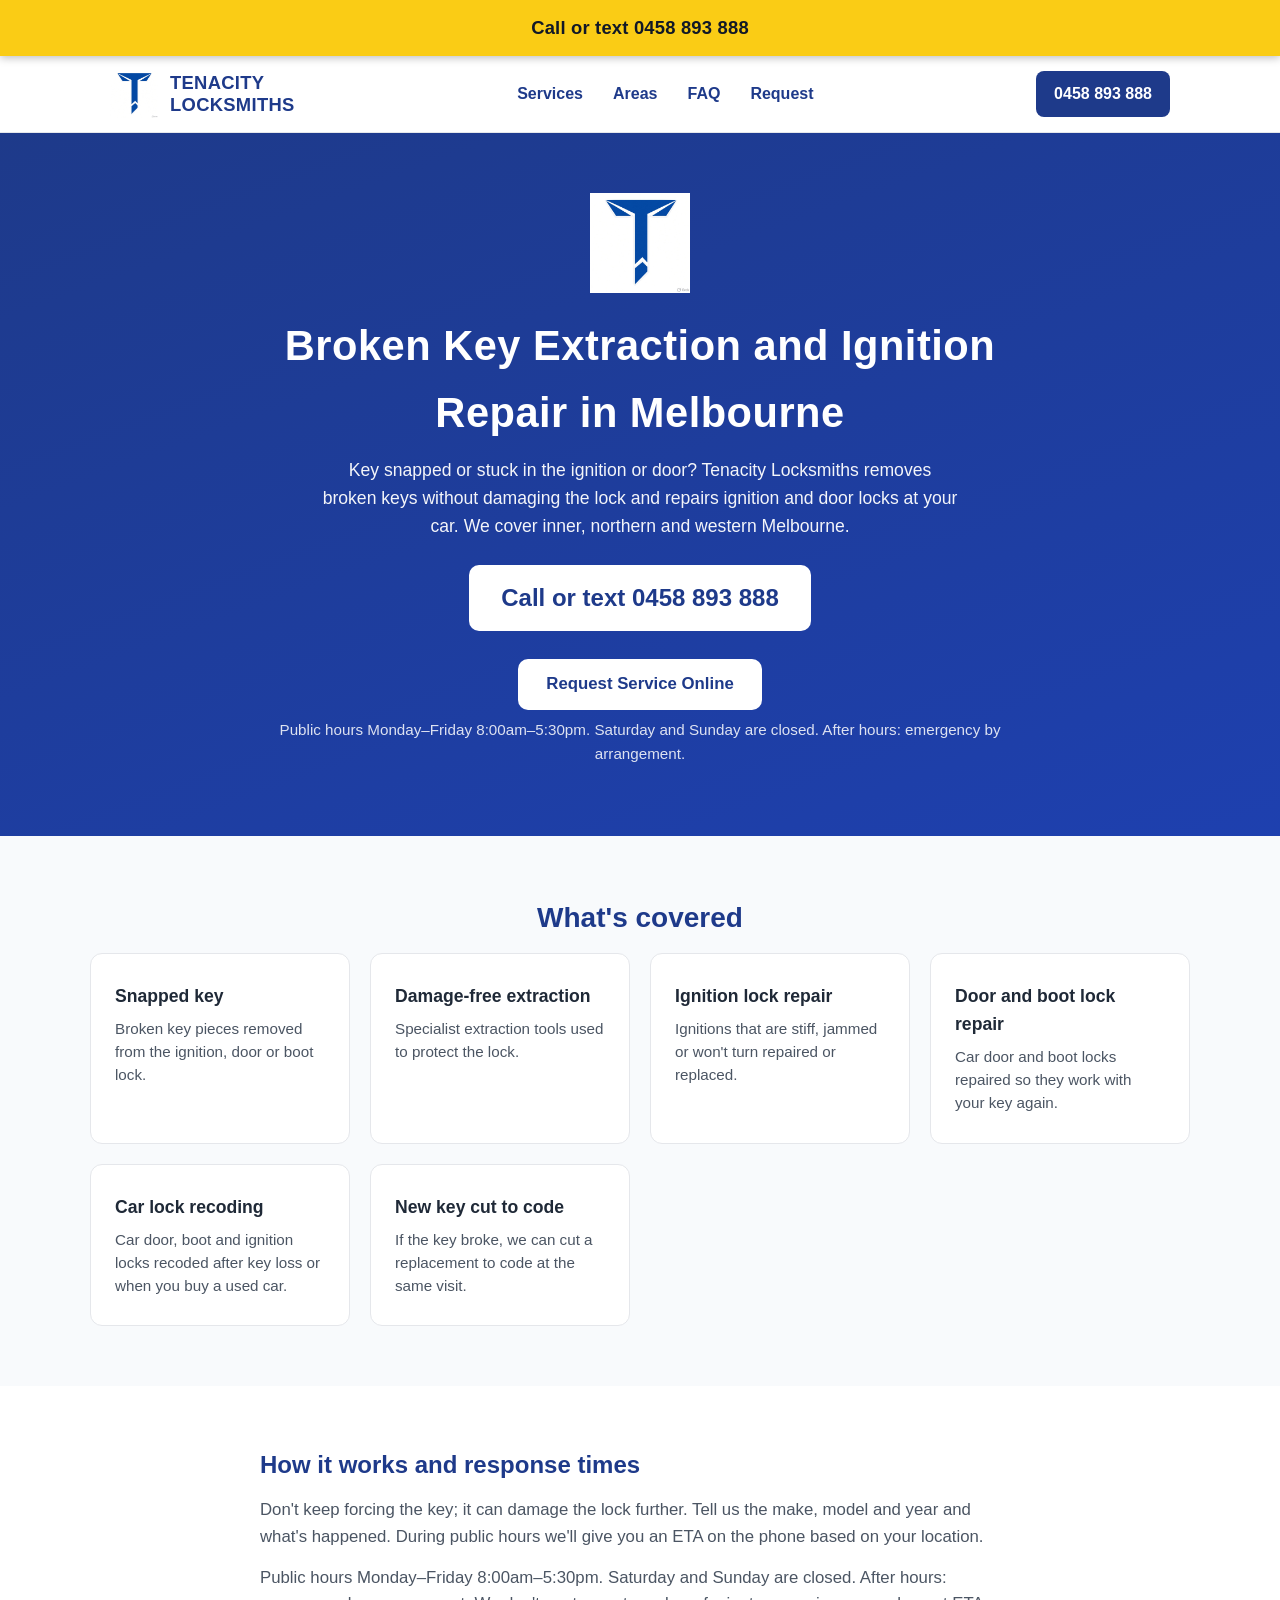
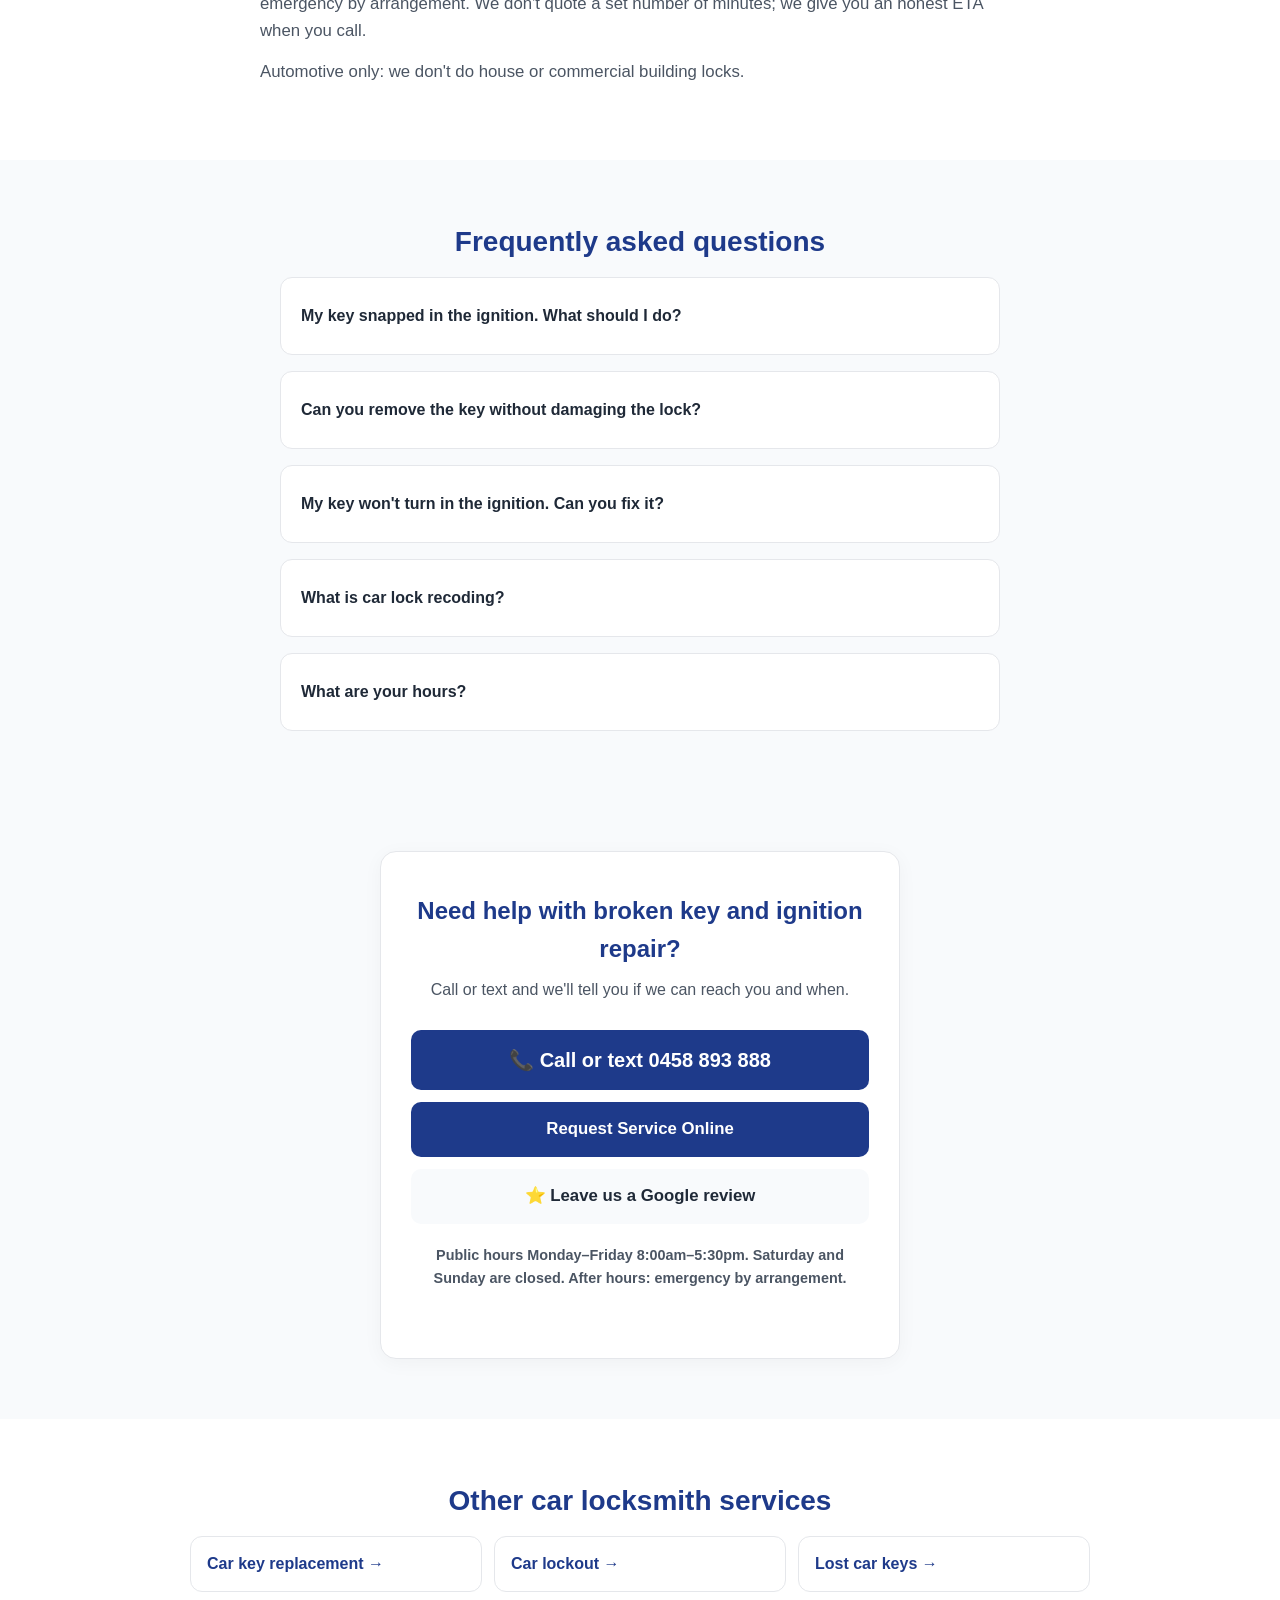
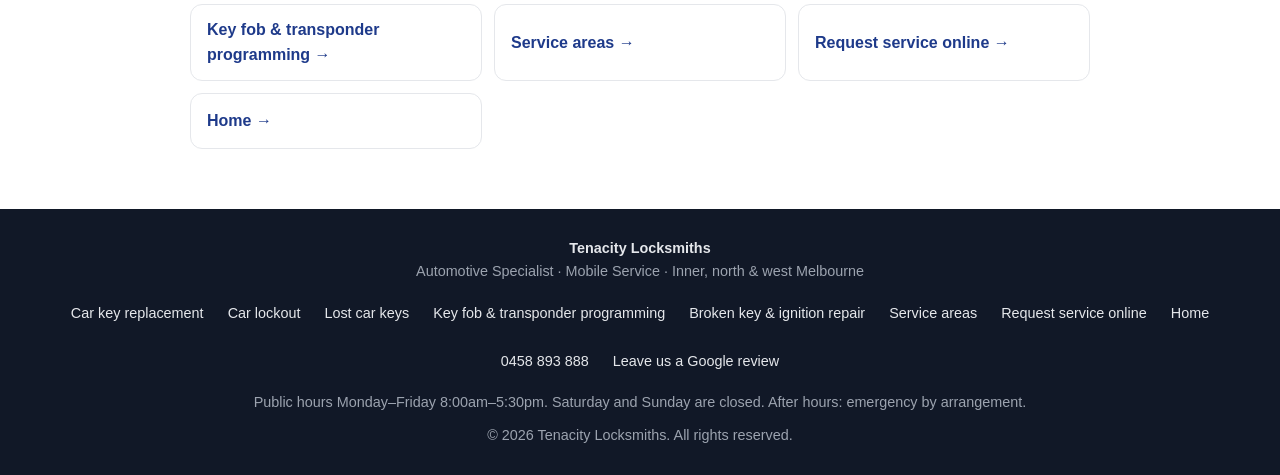
==== broken-key-ignition-repair/index.html @ b6d7ee04 "New home page, 6 service pages, request page updates, logo file, robots.txt and sitemap" ====
<!DOCTYPE html>
<html lang="en-AU">
<head>
  <meta charset="UTF-8" />
  <meta name="viewport" content="width=device-width, initial-scale=1" />
  <title>Broken Key Extraction, Ignition Repair Melbourne | Tenacity</title>
  <meta name="description" content="Key stuck or snapped in the ignition? We extract broken keys, repair ignition and door locks, and recode locks on site. Melbourne. Call 0458 893 888." />
  <meta name="theme-color" content="#1e3a8a" />
  <link rel="canonical" href="https://tenacitylocksmiths.com.au/broken-key-ignition-repair/" />
  <meta property="og:type" content="website" />
  <meta property="og:site_name" content="Tenacity Locksmiths" />
  <meta property="og:title" content="Broken Key Extraction, Ignition Repair Melbourne | Tenacity" />
  <meta property="og:description" content="Key stuck or snapped in the ignition? We extract broken keys, repair ignition and door locks, and recode locks on site. Melbourne. Call 0458 893 888." />
  <meta property="og:url" content="https://tenacitylocksmiths.com.au/broken-key-ignition-repair/" />
  <meta property="og:locale" content="en_AU" />
  <meta name="twitter:card" content="summary" />
  <meta name="twitter:title" content="Broken Key Extraction, Ignition Repair Melbourne | Tenacity" />
  <meta name="twitter:description" content="Key stuck or snapped in the ignition? We extract broken keys, repair ignition and door locks, and recode locks on site. Melbourne. Call 0458 893 888." />
  <link rel="icon" href="/favicon.ico" sizes="any" />
  <style>
    :root {
      --blue: #1e3a8a;
      --blue-dark: #1e3a8a;
      --blue-light: #3b82f6;
      --text: #1f2937;
      --text-light: #4b5563;
      --bg: #f8fafc;
      --white: #ffffff;
      --border: #e5e7eb;
    }

    * {
      margin: 0;
      padding: 0;
      box-sizing: border-box;
    }

    body {
      font-family: -apple-system, BlinkMacSystemFont, "Segoe UI", Roboto, "Helvetica Neue", Arial, sans-serif;
      color: var(--text);
      background: var(--bg);
      line-height: 1.6;
      -webkit-font-smoothing: antialiased;
    }

    a {
      color: inherit;
      text-decoration: none;
    }

    img, svg {
      display: block;
      max-width: 100%;
    }

    /* ========== HEADER ========== */
    header {
      background: var(--white);
      border-bottom: 1px solid var(--border);
      position: sticky;
      top: 0;
      z-index: 100;
      box-shadow: 0 1px 3px rgba(0,0,0,0.05);
    }

    .header-inner {
      max-width: 1100px;
      margin: 0 auto;
      padding: 14px 20px;
      display: flex;
      align-items: center;
      justify-content: space-between;
      gap: 16px;
    }

    .logo-area {
      display: flex;
      align-items: center;
      gap: 12px;
    }

    .logo-img {
      width: 48px;
      height: 48px;
      flex-shrink: 0;
      object-fit: contain;
    }

    .hero-logo-img {
      width: 100px;
      height: 100px;
      margin: 0 auto 20px;
      object-fit: contain;
    }

    .logo-text {
      font-size: 1.15rem;
      font-weight: 700;
      color: var(--blue);
      letter-spacing: 0.3px;
      line-height: 1.2;
    }

    .header-phone {
      background: var(--blue);
      color: white;
      padding: 10px 18px;
      border-radius: 8px;
      font-weight: 600;
      font-size: 1rem;
      white-space: nowrap;
      transition: background 0.2s;
    }

    .header-phone:hover {
      background: #1e40af;
    }

    /* ========== HERO ========== */
    .hero {
      background: linear-gradient(160deg, #1e3a8a 0%, #1e40af 100%);
      color: white;
      padding: 60px 20px 70px;
      text-align: center;
    }

    .hero-inner {
      max-width: 800px;
      margin: 0 auto;
    }

    .hero-logo {
      width: 90px;
      height: 90px;
      margin: 0 auto 20px;
    }

    .hero h1 {
      font-size: clamp(1.8rem, 5vw, 2.6rem);
      font-weight: 700;
      margin-bottom: 10px;
      letter-spacing: 0.5px;
    }

    .hero-tagline {
      font-size: 1.15rem;
      opacity: 0.95;
      margin-bottom: 28px;
      font-weight: 400;
    }

    .hero-phone {
      display: inline-block;
      background: white;
      color: var(--blue);
      font-size: 1.5rem;
      font-weight: 700;
      padding: 14px 32px;
      border-radius: 10px;
      margin-bottom: 12px;
      transition: transform 0.15s, box-shadow 0.15s;
    }

    .hero-phone:hover {
      transform: translateY(-2px);
      box-shadow: 0 8px 20px rgba(0,0,0,0.15);
    }

    .hero-sub {
      font-size: 0.95rem;
      opacity: 0.85;
    }

    /* ========== SECTIONS ========== */
    section {
      padding: 60px 20px;
    }

    .container {
      max-width: 1100px;
      margin: 0 auto;
    }

    .section-title {
      text-align: center;
      font-size: 1.75rem;
      font-weight: 700;
      color: var(--blue);
      margin-bottom: 12px;
    }

    .section-subtitle {
      text-align: center;
      color: var(--text-light);
      max-width: 560px;
      margin: 0 auto 40px;
      font-size: 1.05rem;
    }

    /* ========== SERVICES ========== */
    .services-grid {
      display: grid;
      grid-template-columns: repeat(auto-fit, minmax(260px, 1fr));
      gap: 20px;
    }

    .service-card {
      background: var(--white);
      border: 1px solid var(--border);
      border-radius: 12px;
      padding: 28px 24px;
      transition: box-shadow 0.2s, transform 0.2s;
    }

    .service-card:hover {
      box-shadow: 0 8px 24px rgba(30, 58, 138, 0.1);
      transform: translateY(-3px);
    }

    .service-icon {
      width: 42px;
      height: 42px;
      background: #eff6ff;
      border-radius: 10px;
      display: flex;
      align-items: center;
      justify-content: center;
      margin-bottom: 16px;
      color: var(--blue);
      font-size: 1.3rem;
    }

    .service-card h3 {
      font-size: 1.1rem;
      font-weight: 650;
      margin-bottom: 8px;
      color: var(--text);
    }

    .service-card p {
      font-size: 0.95rem;
      color: var(--text-light);
      line-height: 1.5;
    }

    /* ========== ABOUT ========== */
    .about {
      background: var(--white);
    }

    .about-content {
      max-width: 700px;
      margin: 0 auto;
      text-align: center;
    }

    .about-content p {
      font-size: 1.1rem;
      color: var(--text-light);
      margin-bottom: 16px;
    }

    .about-badges {
      display: flex;
      flex-wrap: wrap;
      justify-content: center;
      gap: 12px;
      margin-top: 28px;
    }

    .badge {
      background: #eff6ff;
      color: var(--blue);
      padding: 8px 16px;
      border-radius: 20px;
      font-size: 0.9rem;
      font-weight: 600;
    }

        /* ========== FAQ ========== */    #faq {      padding: 60px 20px;      background: var(--bg);    }    #faq .faq-list {      max-width: 720px;      margin: 0 auto;      display: grid;      gap: 16px;    }    #faq details {      background: var(--white);      border: 1px solid var(--border);      border-radius: 12px;      padding: 16px 20px;    }    #faq summary {      cursor: pointer;      font-weight: 600;      color: var(--text);      list-style: none;    }    #faq summary::-webkit-details-marker { display: none; }    #faq details p {      margin: 12px 0 0;      color: var(--text-light);      line-height: 1.55;    }    #faq a { color: var(--blue); text-decoration: underline; }    /* ========== CONTACT ========== */
    .contact-box {
      background: var(--white);
      border: 1px solid var(--border);
      border-radius: 16px;
      padding: 40px 30px;
      max-width: 520px;
      margin: 0 auto;
      text-align: center;
      box-shadow: 0 4px 20px rgba(0,0,0,0.04);
    }

    .contact-box h2 {
      font-size: 1.5rem;
      color: var(--blue);
      margin-bottom: 8px;
    }

    .contact-box > p {
      color: var(--text-light);
      margin-bottom: 28px;
    }

    .contact-item {
      display: block;
      padding: 14px 20px;
      margin-bottom: 12px;
      background: var(--bg);
      border-radius: 10px;
      font-weight: 600;
      font-size: 1.05rem;
      transition: background 0.2s;
    }

    .contact-item:hover {
      background: #e0e7ff;
    }

    .contact-item.phone {
      background: var(--blue);
      color: white;
      font-size: 1.25rem;
    }

    .contact-item.phone:hover {
      background: #1e40af;
    }

    .contact-note {
      margin-top: 20px;
      font-size: 0.9rem;
      color: var(--text-light);
    }

    /* ========== FOOTER ========== */
    footer {
      background: #111827;
      color: #9ca3af;
      text-align: center;
      padding: 28px 20px;
      font-size: 0.9rem;
    }

    footer strong {
      color: #e5e7eb;
    }

    /* ========== RESPONSIVE ========== */
    @media (max-width: 600px) {
      .header-inner {
        flex-direction: column;
        gap: 12px;
      }

      .logo-text {
        font-size: 1rem;
      }

      .header-phone {
        width: 100%;
        text-align: center;
      }

      .hero {
        padding: 50px 16px 60px;
      }

      .hero-phone {
        font-size: 1.3rem;
        padding: 12px 24px;
        width: 100%;
        max-width: 320px;
      }

      section {
        padding: 48px 16px;
      }

      .service-card {
        padding: 22px 18px;
      }
    }

    /* ===== Review edits: H1 logo, H4 call bar, H10 nav, H11 cards, H12 areas, H13 tap targets ===== */
    html { scroll-padding-top: 72px; }
    body { padding-top: 56px; padding-top: calc(56px + env(safe-area-inset-top)); }
    .call-bar {
      position: fixed; top: 0; left: 0; right: 0; z-index: 1000;
      display: flex; align-items: center; justify-content: center;
      min-height: 56px; padding: env(safe-area-inset-top) 16px 0;
      background: #facc15; color: #111827;
      font-size: 1.15rem; font-weight: 800; letter-spacing: 0.2px;
      text-decoration: none; box-shadow: 0 2px 8px rgba(0,0,0,0.25);
    }
    .call-bar:hover, .call-bar:focus { background: #fde047; }
    .call-bar:focus-visible { outline: 3px solid #111827; outline-offset: -3px; }
    header { position: static; }
    .site-nav { display: flex; flex-wrap: wrap; gap: 4px 6px; justify-content: center; }
    .site-nav a {
      display: inline-flex; align-items: center; min-height: 44px; padding: 0 12px;
      border-radius: 8px; font-weight: 600; color: var(--blue);
    }
    .site-nav a:hover { background: #eff6ff; }
    a.service-card { display: block; color: inherit; }
    .card-more { display: inline-block; margin-top: 10px; font-weight: 600; color: var(--blue); font-size: 0.95rem; }
    .services-more { text-align: center; margin-top: 24px; color: var(--text-light); }
    .services-more a { display: inline-block; padding: 10px 4px; color: var(--blue); font-weight: 600; text-decoration: underline; }
    .areas { background: var(--white); }
    .areas-grid { display: grid; grid-template-columns: repeat(auto-fit, minmax(220px, 1fr)); gap: 16px; max-width: 900px; margin: 0 auto; }
    .area-group { border: 1px solid var(--border); border-radius: 12px; padding: 18px 20px; }
    .area-group h3 { font-size: 1.05rem; color: var(--blue); margin-bottom: 6px; }
    .area-group p { color: var(--text-light); }
    #faq summary { display: flex; align-items: center; min-height: 44px; padding: 8px 0; }
    #faq details p a, .contact-note a, .hero-sub a { display: inline-block; padding: 12px 2px; margin: -12px 0; }
    .footer-links { display: flex; flex-wrap: wrap; justify-content: center; gap: 4px 8px; margin: 8px 0; }
    .footer-links a { display: inline-flex; align-items: center; min-height: 44px; padding: 0 8px; color: #e5e7eb; }
    @media (max-width: 600px) {
      .header-phone { display: none; }
      .site-nav { width: 100%; }
    }
  </style>
  <style>
    /* service-page additions (same palette as home) */
    .hero-intro { font-size: 1.1rem; opacity: 0.95; margin: 0 auto 24px; max-width: 640px; }
    .content { max-width: 760px; margin: 0 auto; }
    .content h2 { color: var(--blue); font-size: 1.5rem; margin: 0 0 12px; }
    .content p { color: var(--text-light); margin-bottom: 14px; font-size: 1.05rem; }
    .content ul { margin: 0 0 14px 20px; color: var(--text-light); font-size: 1.05rem; }
    .content li { margin-bottom: 6px; }
    .link-grid { display: grid; grid-template-columns: repeat(auto-fit, minmax(220px, 1fr)); gap: 12px; max-width: 900px; margin: 0 auto; }
    .link-grid a { display: flex; align-items: center; min-height: 56px; padding: 12px 16px; border: 1px solid var(--border); border-radius: 12px; background: var(--white); color: var(--blue); font-weight: 600; }
    .link-grid a:hover { background: #eff6ff; }
    .cta-band { text-align: center; }
  </style>
</head>
<body>
  <a class="call-bar" href="tel:+61458893888">Call or text 0458 893 888</a>
  <header>
    <div class="header-inner">
      <a href="/" class="logo-area" aria-label="Tenacity Locksmiths – home">
        <img src="/logo.jpg" width="48" height="48" alt="Tenacity Locksmiths logo" class="logo-img" />
        <div class="logo-text">TENACITY<br>LOCKSMITHS</div>
      </a>
      <nav class="site-nav" aria-label="Main">
        <a href="/#services">Services</a>
        <a href="/service-areas/">Areas</a>
        <a href="#faq">FAQ</a>
        <a href="/request/">Request</a>
      </nav>
      <a href="tel:+61458893888" class="header-phone">0458 893 888</a>
    </div>
  </header>

  <section class="hero">
    <div class="hero-inner">
      <img src="/logo.jpg" width="100" height="100" alt="Tenacity Locksmiths logo" class="hero-logo-img" />
      <h1>Broken Key Extraction and Ignition Repair in Melbourne</h1>
      <p class="hero-intro">Key snapped or stuck in the ignition or door? Tenacity Locksmiths removes broken keys without damaging the lock and repairs ignition and door locks at your car. We cover inner, northern and western Melbourne.</p>
      <a href="tel:+61458893888" class="hero-phone">Call or text 0458 893 888</a>
      <p style="margin: 16px 0 8px;">
        <a href="/request/" style="display:inline-block; background:#ffffff; color:#1e3a8a; font-weight:700; padding:12px 28px; border-radius:10px; text-decoration:none; font-size:1.05rem;">Request Service Online</a>
      </p>
      <p class="hero-sub">Public hours Monday–Friday 8:00am–5:30pm. Saturday and Sunday are closed. After hours: emergency by arrangement.</p>
    </div>
  </section>

  <section id="services">
    <div class="container">
      <h2 class="section-title">What's covered</h2>
      <div class="services-grid">
        <div class="service-card"><h3>Snapped key</h3><p>Broken key pieces removed from the ignition, door or boot lock.</p></div>
        <div class="service-card"><h3>Damage-free extraction</h3><p>Specialist extraction tools used to protect the lock.</p></div>
        <div class="service-card"><h3>Ignition lock repair</h3><p>Ignitions that are stiff, jammed or won&#x27;t turn repaired or replaced.</p></div>
        <div class="service-card"><h3>Door and boot lock repair</h3><p>Car door and boot locks repaired so they work with your key again.</p></div>
        <div class="service-card"><h3>Car lock recoding</h3><p>Car door, boot and ignition locks recoded after key loss or when you buy a used car.</p></div>
        <div class="service-card"><h3>New key cut to code</h3><p>If the key broke, we can cut a replacement to code at the same visit.</p></div>
      </div>
    </div>
  </section>

  <section class="about" id="how">
    <div class="container">
      <div class="content">
      <h2>How it works and response times</h2>
      <p>Don't keep forcing the key; it can damage the lock further. Tell us the make, model and year and what's happened. During public hours we'll give you an ETA on the phone based on your location.</p>
      <p>Public hours Monday–Friday 8:00am–5:30pm. Saturday and Sunday are closed. After hours: emergency by arrangement. We don't quote a set number of minutes; we give you an honest ETA when you call.</p>
      <p>Automotive only: we don't do house or commercial building locks.</p>
      </div>
    </div>
  </section>

  <section id="faq">
    <div class="container">
      <h2 class="section-title">Frequently asked questions</h2>
      <div class="faq-list">
        <details><summary>My key snapped in the ignition. What should I do?</summary><p>Leave the broken piece where it is and call us. Trying to dig it out can push it further in.</p></details>
        <details><summary>Can you remove the key without damaging the lock?</summary><p>In most cases, yes. We use extraction tools designed to remove the piece without damaging the lock.</p></details>
        <details><summary>My key won&#x27;t turn in the ignition. Can you fix it?</summary><p>Often. We work out whether it&#x27;s the key or the ignition lock and repair or replace whichever has failed.</p></details>
        <details><summary>What is car lock recoding?</summary><p>Changing a car lock so it works with a different key, for example after a key is lost or when you buy a used car.</p></details>
        <details><summary>What are your hours?</summary><p>Public hours Monday–Friday 8:00am–5:30pm. Saturday and Sunday are closed. After hours: emergency by arrangement.</p></details>
      </div>
    </div>
  </section>

  <section id="contact" class="cta-band">
    <div class="container">
      <div class="contact-box">
        <h2>Need help with broken key and ignition repair?</h2>
        <p>Call or text and we'll tell you if we can reach you and when.</p>
        <a href="tel:+61458893888" class="contact-item phone">📞 Call or text 0458 893 888</a>
        <a href="/request/" class="contact-item" style="background:#1e3a8a; color:white; margin-top:10px;">Request Service Online</a>
        <a href="https://g.page/r/CcKMGd-RK_UQEAI/review" class="contact-item" target="_blank" rel="noopener">⭐ Leave us a Google review</a>
        <p class="contact-note"><strong>Public hours Monday–Friday 8:00am–5:30pm. Saturday and Sunday are closed. After hours: emergency by arrangement.</strong></p>
      </div>
    </div>
  </section>

  <section id="more" class="areas">
    <div class="container">
      <h2 class="section-title">Other car locksmith services</h2>
      <nav class="link-grid" aria-label="Other services">
        <a href="/car-key-replacement/">Car key replacement →</a>
        <a href="/car-lockout/">Car lockout →</a>
        <a href="/lost-car-keys/">Lost car keys →</a>
        <a href="/key-fob-transponder-programming/">Key fob &amp; transponder programming →</a>
        <a href="/service-areas/">Service areas →</a>
        <a href="/request/">Request service online →</a>
        <a href="/">Home →</a>
      </nav>
    </div>
  </section>

  <footer>
    <p><strong>Tenacity Locksmiths</strong></p>
    <p>Automotive Specialist · Mobile Service · Inner, north &amp; west Melbourne</p>
    <nav class="footer-links" aria-label="Footer">
      <a href="/car-key-replacement/">Car key replacement</a>
      <a href="/car-lockout/">Car lockout</a>
      <a href="/lost-car-keys/">Lost car keys</a>
      <a href="/key-fob-transponder-programming/">Key fob &amp; transponder programming</a>
      <a href="/broken-key-ignition-repair/">Broken key &amp; ignition repair</a>
      <a href="/service-areas/">Service areas</a>
      <a href="/request/">Request service online</a>
      <a href="/">Home</a>
      <a href="tel:+61458893888">0458 893 888</a>
      <a href="https://g.page/r/CcKMGd-RK_UQEAI/review" target="_blank" rel="noopener">Leave us a Google review</a>
    </nav>
    <p>Public hours Monday–Friday 8:00am–5:30pm. Saturday and Sunday are closed. After hours: emergency by arrangement.</p>
    <p style="margin-top: 10px;">© 2026 Tenacity Locksmiths. All rights reserved.</p>
  </footer>
<script type="application/ld+json">
{
  "@context": "https://schema.org",
  "@graph": [
    {
      "@type": "Locksmith",
      "@id": "https://tenacitylocksmiths.com.au/#business",
      "name": "Tenacity Locksmiths",
      "url": "https://tenacitylocksmiths.com.au/",
      "telephone": "+61458893888",
      "email": "tenacitylocksmiths@gmail.com",
      "logo": "https://tenacitylocksmiths.com.au/logo.jpg",
      "image": "https://tenacitylocksmiths.com.au/logo.jpg",
      "sameAs": [
        "https://g.page/r/CcKMGd-RK_UQEAI/review"
      ],
      "areaServed": [
        {
          "@type": "Place",
          "name": "Melton, VIC, Australia"
        },
        {
          "@type": "Place",
          "name": "Altona, VIC, Australia"
        },
        {
          "@type": "Place",
          "name": "Coburg, VIC, Australia"
        },
        {
          "@type": "Place",
          "name": "Epping, VIC, Australia"
        },
        {
          "@type": "Place",
          "name": "Carlton, VIC, Australia"
        },
        {
          "@type": "Place",
          "name": "Fitzroy, VIC, Australia"
        },
        {
          "@type": "Place",
          "name": "Prahran, VIC, Australia"
        },
        {
          "@type": "Place",
          "name": "Essendon, VIC, Australia"
        },
        {
          "@type": "Place",
          "name": "Richmond, VIC, Australia"
        },
        {
          "@type": "Place",
          "name": "St Kilda, VIC, Australia"
        },
        {
          "@type": "Place",
          "name": "Sunshine, VIC, Australia"
        },
        {
          "@type": "Place",
          "name": "Brunswick, VIC, Australia"
        },
        {
          "@type": "Place",
          "name": "Footscray, VIC, Australia"
        },
        {
          "@type": "Place",
          "name": "Northcote, VIC, Australia"
        },
        {
          "@type": "Place",
          "name": "Flemington, VIC, Australia"
        },
        {
          "@type": "Place",
          "name": "South Yarra, VIC, Australia"
        },
        {
          "@type": "Place",
          "name": "Moonee Ponds, VIC, Australia"
        },
        {
          "@type": "Place",
          "name": "South Morang, VIC, Australia"
        },
        {
          "@type": "Place",
          "name": "Port Melbourne, VIC, Australia"
        }
      ],
      "openingHoursSpecification": [
        {
          "@type": "OpeningHoursSpecification",
          "dayOfWeek": [
            "Monday",
            "Tuesday",
            "Wednesday",
            "Thursday",
            "Friday"
          ],
          "opens": "08:00",
          "closes": "17:30"
        }
      ]
    },
    {
      "@type": "Service",
      "@id": "https://tenacitylocksmiths.com.au/broken-key-ignition-repair/#service",
      "name": "Broken key extraction and ignition repair",
      "serviceType": "Automotive locksmith",
      "url": "https://tenacitylocksmiths.com.au/broken-key-ignition-repair/",
      "provider": {
        "@id": "https://tenacitylocksmiths.com.au/#business"
      },
      "areaServed": [
        {
          "@type": "Place",
          "name": "Melton, VIC, Australia"
        },
        {
          "@type": "Place",
          "name": "Altona, VIC, Australia"
        },
        {
          "@type": "Place",
          "name": "Coburg, VIC, Australia"
        },
        {
          "@type": "Place",
          "name": "Epping, VIC, Australia"
        },
        {
          "@type": "Place",
          "name": "Carlton, VIC, Australia"
        },
        {
          "@type": "Place",
          "name": "Fitzroy, VIC, Australia"
        },
        {
          "@type": "Place",
          "name": "Prahran, VIC, Australia"
        },
        {
          "@type": "Place",
          "name": "Essendon, VIC, Australia"
        },
        {
          "@type": "Place",
          "name": "Richmond, VIC, Australia"
        },
        {
          "@type": "Place",
          "name": "St Kilda, VIC, Australia"
        },
        {
          "@type": "Place",
          "name": "Sunshine, VIC, Australia"
        },
        {
          "@type": "Place",
          "name": "Brunswick, VIC, Australia"
        },
        {
          "@type": "Place",
          "name": "Footscray, VIC, Australia"
        },
        {
          "@type": "Place",
          "name": "Northcote, VIC, Australia"
        },
        {
          "@type": "Place",
          "name": "Flemington, VIC, Australia"
        },
        {
          "@type": "Place",
          "name": "South Yarra, VIC, Australia"
        },
        {
          "@type": "Place",
          "name": "Moonee Ponds, VIC, Australia"
        },
        {
          "@type": "Place",
          "name": "South Morang, VIC, Australia"
        },
        {
          "@type": "Place",
          "name": "Port Melbourne, VIC, Australia"
        }
      ],
      "description": "Key snapped or stuck in the ignition or door? Tenacity Locksmiths removes broken keys without damaging the lock and repairs ignition and door locks at your car."
    },
    {
      "@type": "FAQPage",
      "@id": "https://tenacitylocksmiths.com.au/broken-key-ignition-repair/#faq",
      "mainEntity": [
        {
          "@type": "Question",
          "name": "My key snapped in the ignition. What should I do?",
          "acceptedAnswer": {
            "@type": "Answer",
            "text": "Leave the broken piece where it is and call us. Trying to dig it out can push it further in."
          }
        },
        {
          "@type": "Question",
          "name": "Can you remove the key without damaging the lock?",
          "acceptedAnswer": {
            "@type": "Answer",
            "text": "In most cases, yes. We use extraction tools designed to remove the piece without damaging the lock."
          }
        },
        {
          "@type": "Question",
          "name": "My key won't turn in the ignition. Can you fix it?",
          "acceptedAnswer": {
            "@type": "Answer",
            "text": "Often. We work out whether it's the key or the ignition lock and repair or replace whichever has failed."
          }
        },
        {
          "@type": "Question",
          "name": "What is car lock recoding?",
          "acceptedAnswer": {
            "@type": "Answer",
            "text": "Changing a car lock so it works with a different key, for example after a key is lost or when you buy a used car."
          }
        },
        {
          "@type": "Question",
          "name": "What are your hours?",
          "acceptedAnswer": {
            "@type": "Answer",
            "text": "Public hours Monday–Friday 8:00am–5:30pm. Saturday and Sunday are closed. After hours: emergency by arrangement."
          }
        }
      ]
    }
  ]
}
</script>
</body>
</html>
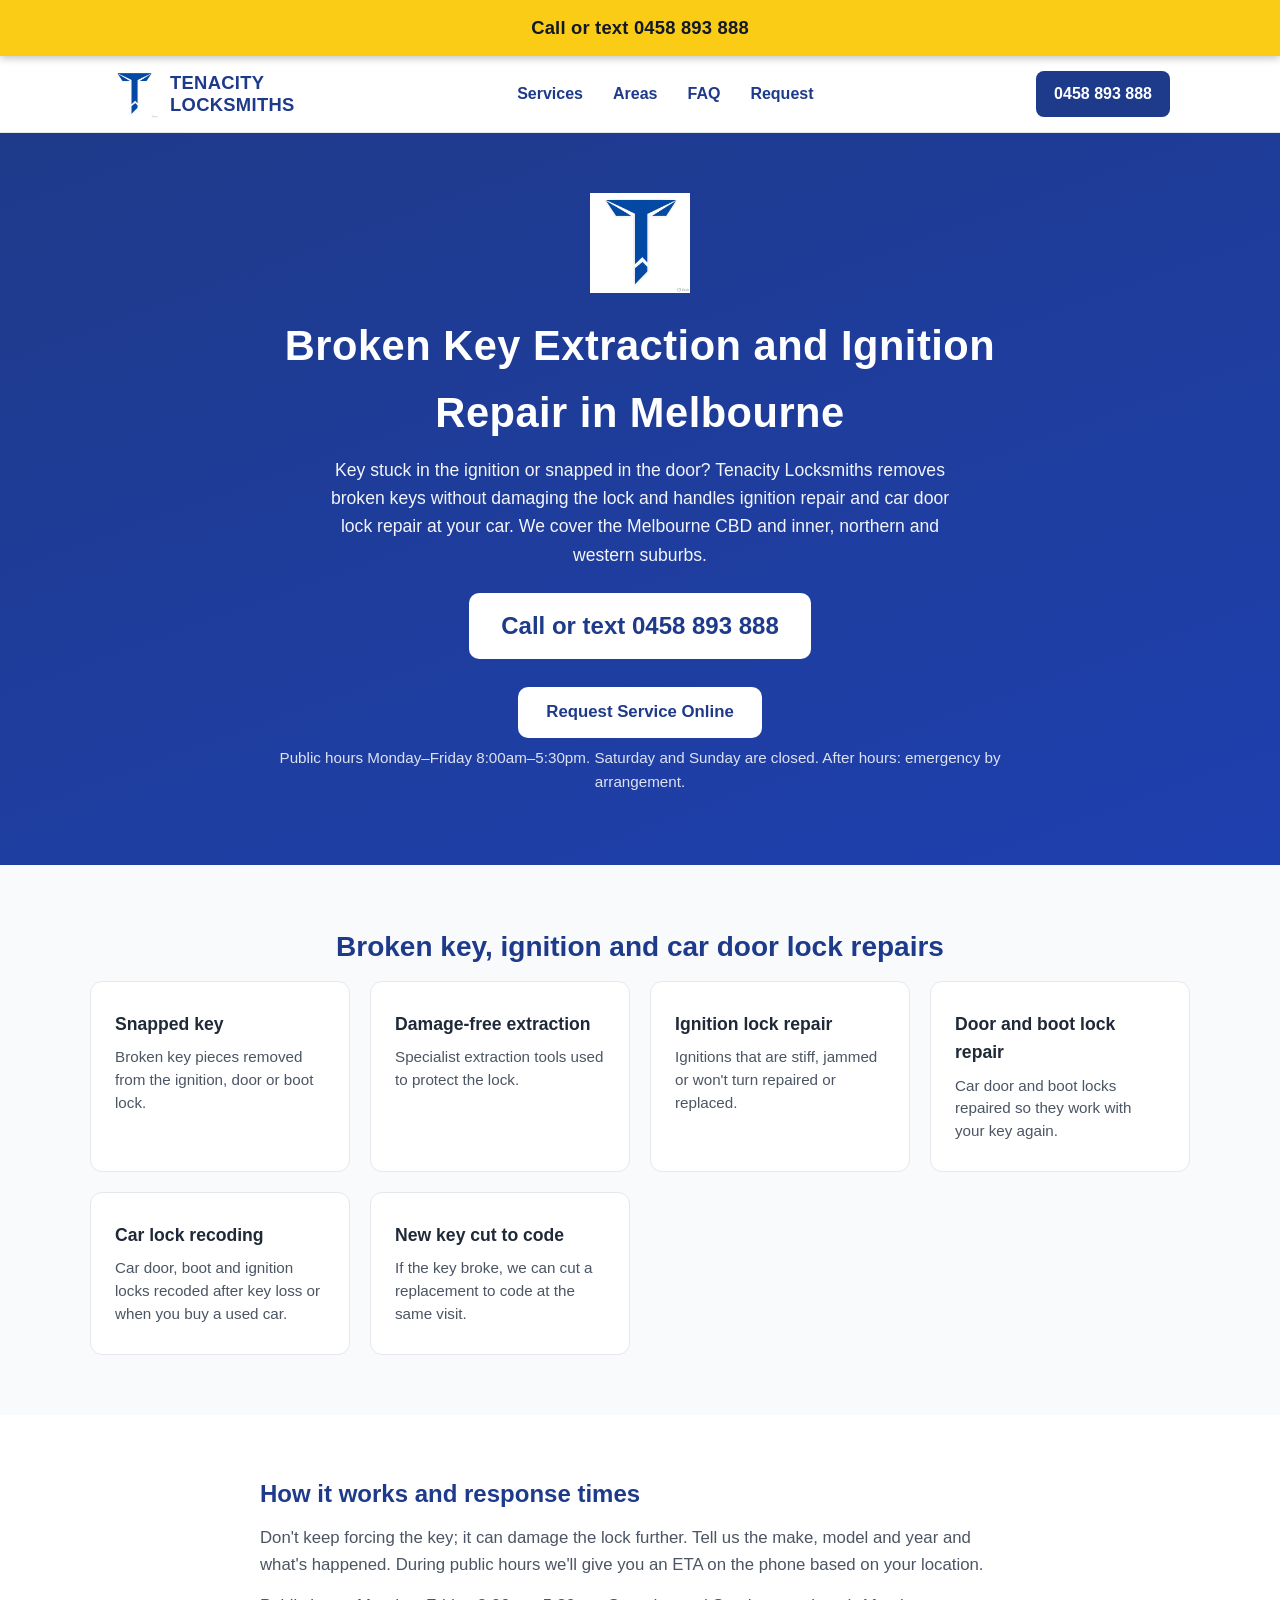
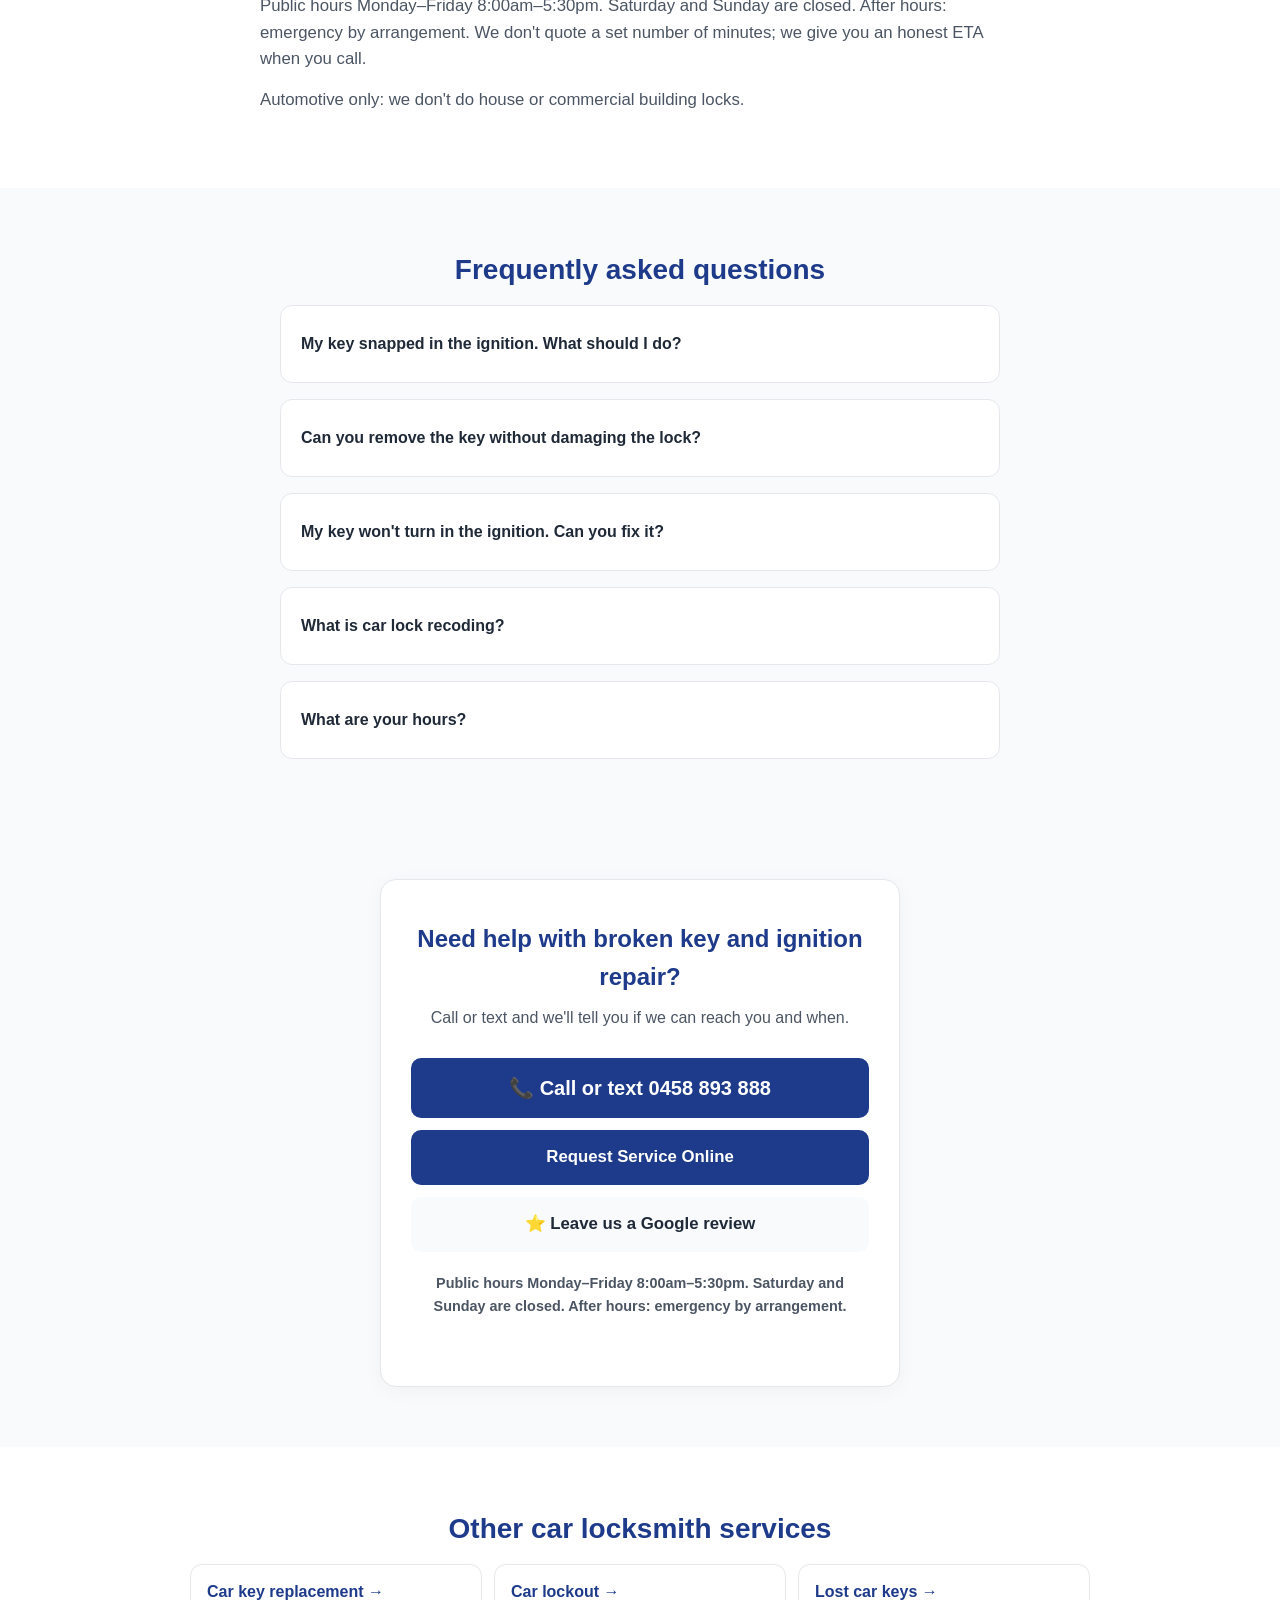
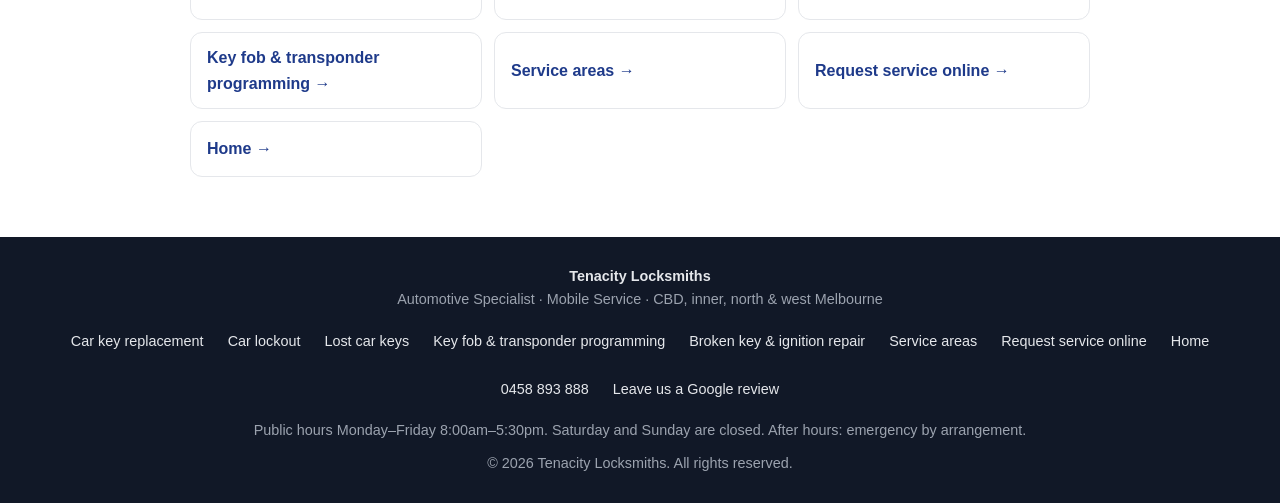
==== commit 92ec8750: "SEO keyword integration across 8 pages; add Melbourne CBD service area" ====
--- a/broken-key-ignition-repair/index.html
+++ b/broken-key-ignition-repair/index.html
@@ -4,18 +4,18 @@
   <meta charset="UTF-8" />
   <meta name="viewport" content="width=device-width, initial-scale=1" />
   <title>Broken Key Extraction, Ignition Repair Melbourne | Tenacity</title>
-  <meta name="description" content="Key stuck or snapped in the ignition? We extract broken keys, repair ignition and door locks, and recode locks on site. Melbourne. Call 0458 893 888." />
+  <meta name="description" content="Key stuck in ignition or snapped? Broken key extraction, ignition repair, car door lock repair and recoding on site. Melbourne CBD and suburbs. 0458 893 888." />
   <meta name="theme-color" content="#1e3a8a" />
   <link rel="canonical" href="https://tenacitylocksmiths.com.au/broken-key-ignition-repair/" />
   <meta property="og:type" content="website" />
   <meta property="og:site_name" content="Tenacity Locksmiths" />
   <meta property="og:title" content="Broken Key Extraction, Ignition Repair Melbourne | Tenacity" />
-  <meta property="og:description" content="Key stuck or snapped in the ignition? We extract broken keys, repair ignition and door locks, and recode locks on site. Melbourne. Call 0458 893 888." />
+  <meta property="og:description" content="Key stuck in ignition or snapped? Broken key extraction, ignition repair, car door lock repair and recoding on site. Melbourne CBD and suburbs. 0458 893 888." />
   <meta property="og:url" content="https://tenacitylocksmiths.com.au/broken-key-ignition-repair/" />
   <meta property="og:locale" content="en_AU" />
   <meta name="twitter:card" content="summary" />
   <meta name="twitter:title" content="Broken Key Extraction, Ignition Repair Melbourne | Tenacity" />
-  <meta name="twitter:description" content="Key stuck or snapped in the ignition? We extract broken keys, repair ignition and door locks, and recode locks on site. Melbourne. Call 0458 893 888." />
+  <meta name="twitter:description" content="Key stuck in ignition or snapped? Broken key extraction, ignition repair, car door lock repair and recoding on site. Melbourne CBD and suburbs. 0458 893 888." />
   <link rel="icon" href="/favicon.ico" sizes="any" />
   <style>
     :root {
@@ -454,7 +454,7 @@
     <div class="hero-inner">
       <img src="/logo.jpg" width="100" height="100" alt="Tenacity Locksmiths logo" class="hero-logo-img" />
       <h1>Broken Key Extraction and Ignition Repair in Melbourne</h1>
-      <p class="hero-intro">Key snapped or stuck in the ignition or door? Tenacity Locksmiths removes broken keys without damaging the lock and repairs ignition and door locks at your car. We cover inner, northern and western Melbourne.</p>
+      <p class="hero-intro">Key stuck in the ignition or snapped in the door? Tenacity Locksmiths removes broken keys without damaging the lock and handles ignition repair and car door lock repair at your car. We cover the Melbourne CBD and inner, northern and western suburbs.</p>
       <a href="tel:+61458893888" class="hero-phone">Call or text 0458 893 888</a>
       <p style="margin: 16px 0 8px;">
         <a href="/request/" style="display:inline-block; background:#ffffff; color:#1e3a8a; font-weight:700; padding:12px 28px; border-radius:10px; text-decoration:none; font-size:1.05rem;">Request Service Online</a>
@@ -465,7 +465,7 @@
 
   <section id="services">
     <div class="container">
-      <h2 class="section-title">What's covered</h2>
+      <h2 class="section-title">Broken key, ignition and car door lock repairs</h2>
       <div class="services-grid">
         <div class="service-card"><h3>Snapped key</h3><p>Broken key pieces removed from the ignition, door or boot lock.</p></div>
         <div class="service-card"><h3>Damage-free extraction</h3><p>Specialist extraction tools used to protect the lock.</p></div>
@@ -531,7 +531,7 @@
 
   <footer>
     <p><strong>Tenacity Locksmiths</strong></p>
-    <p>Automotive Specialist · Mobile Service · Inner, north &amp; west Melbourne</p>
+    <p>Automotive Specialist · Mobile Service · CBD, inner, north &amp; west Melbourne</p>
     <nav class="footer-links" aria-label="Footer">
       <a href="/car-key-replacement/">Car key replacement</a>
       <a href="/car-lockout/">Car lockout</a>
@@ -566,6 +566,10 @@
       "areaServed": [
         {
           "@type": "Place",
+          "name": "Melbourne CBD, VIC, Australia"
+        },
+        {
+          "@type": "Place",
           "name": "Melton, VIC, Australia"
         },
         {
@@ -668,6 +672,10 @@
       "areaServed": [
         {
           "@type": "Place",
+          "name": "Melbourne CBD, VIC, Australia"
+        },
+        {
+          "@type": "Place",
           "name": "Melton, VIC, Australia"
         },
         {
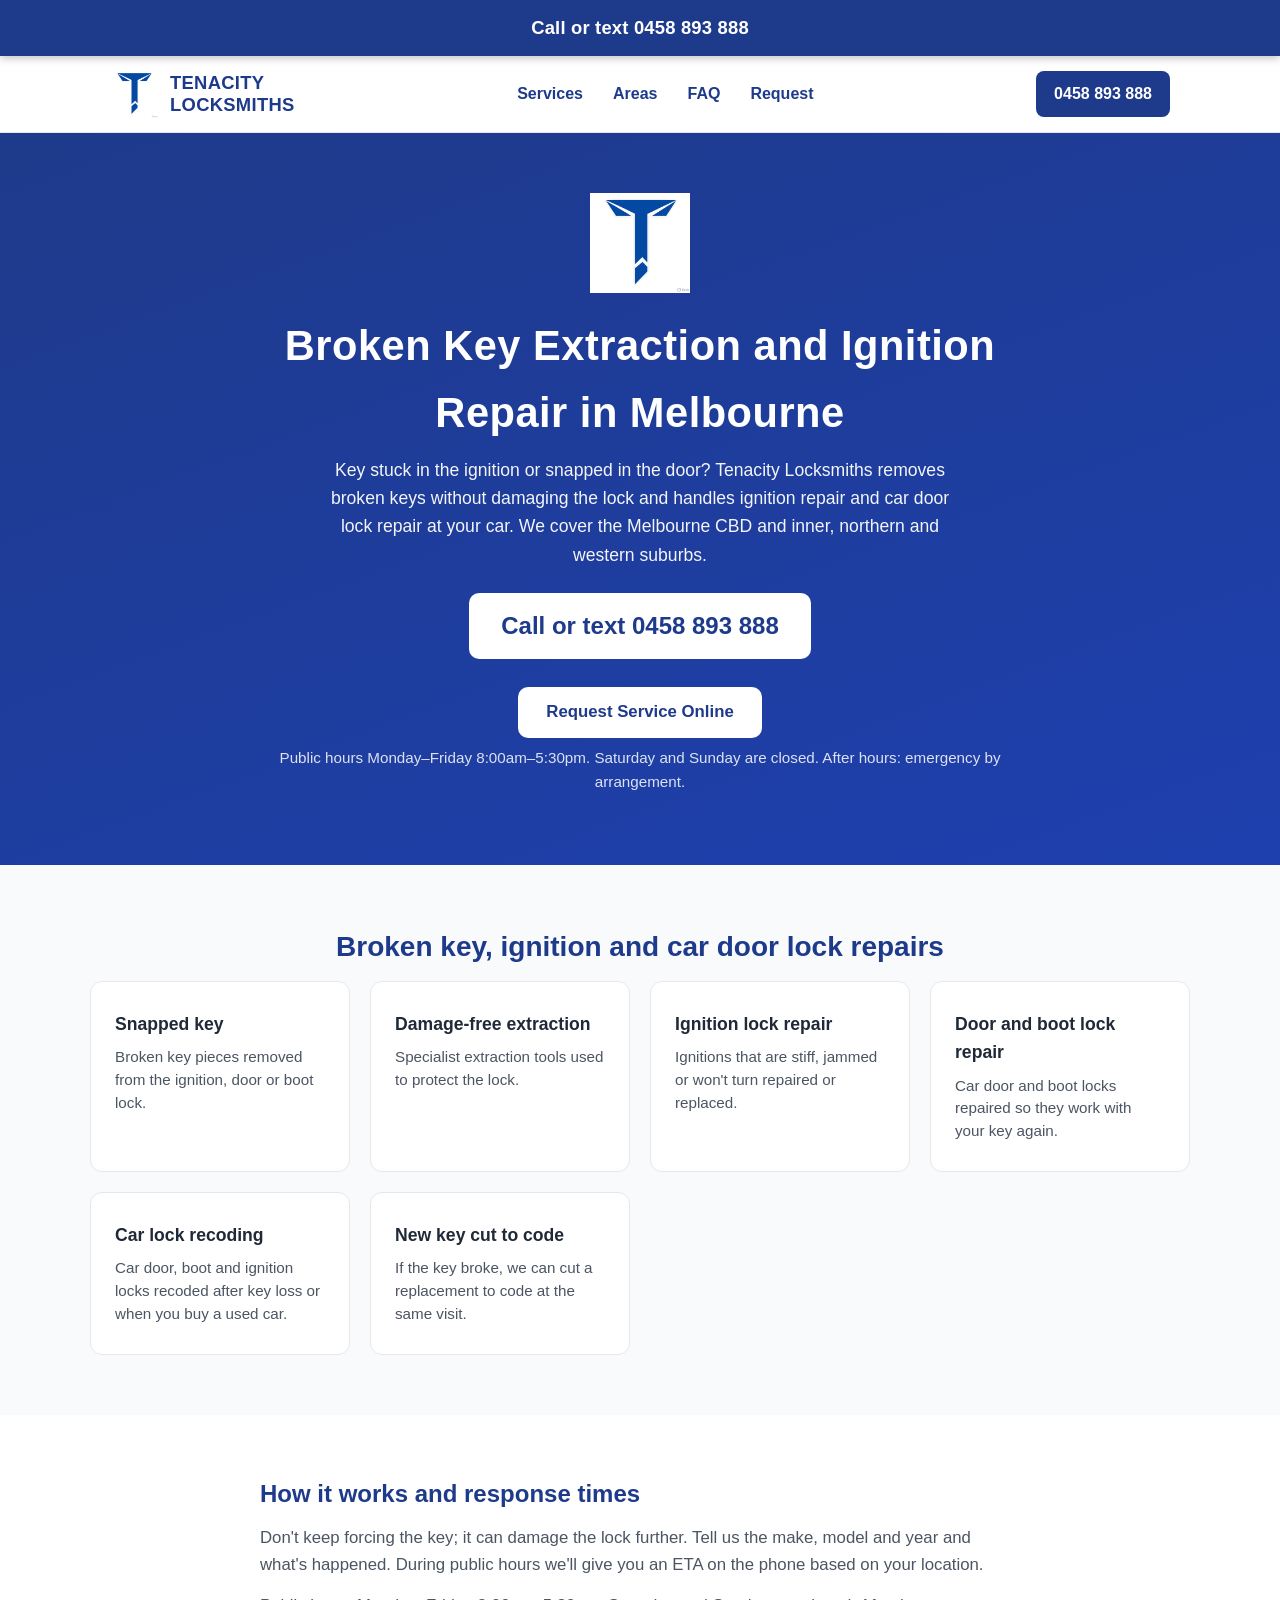
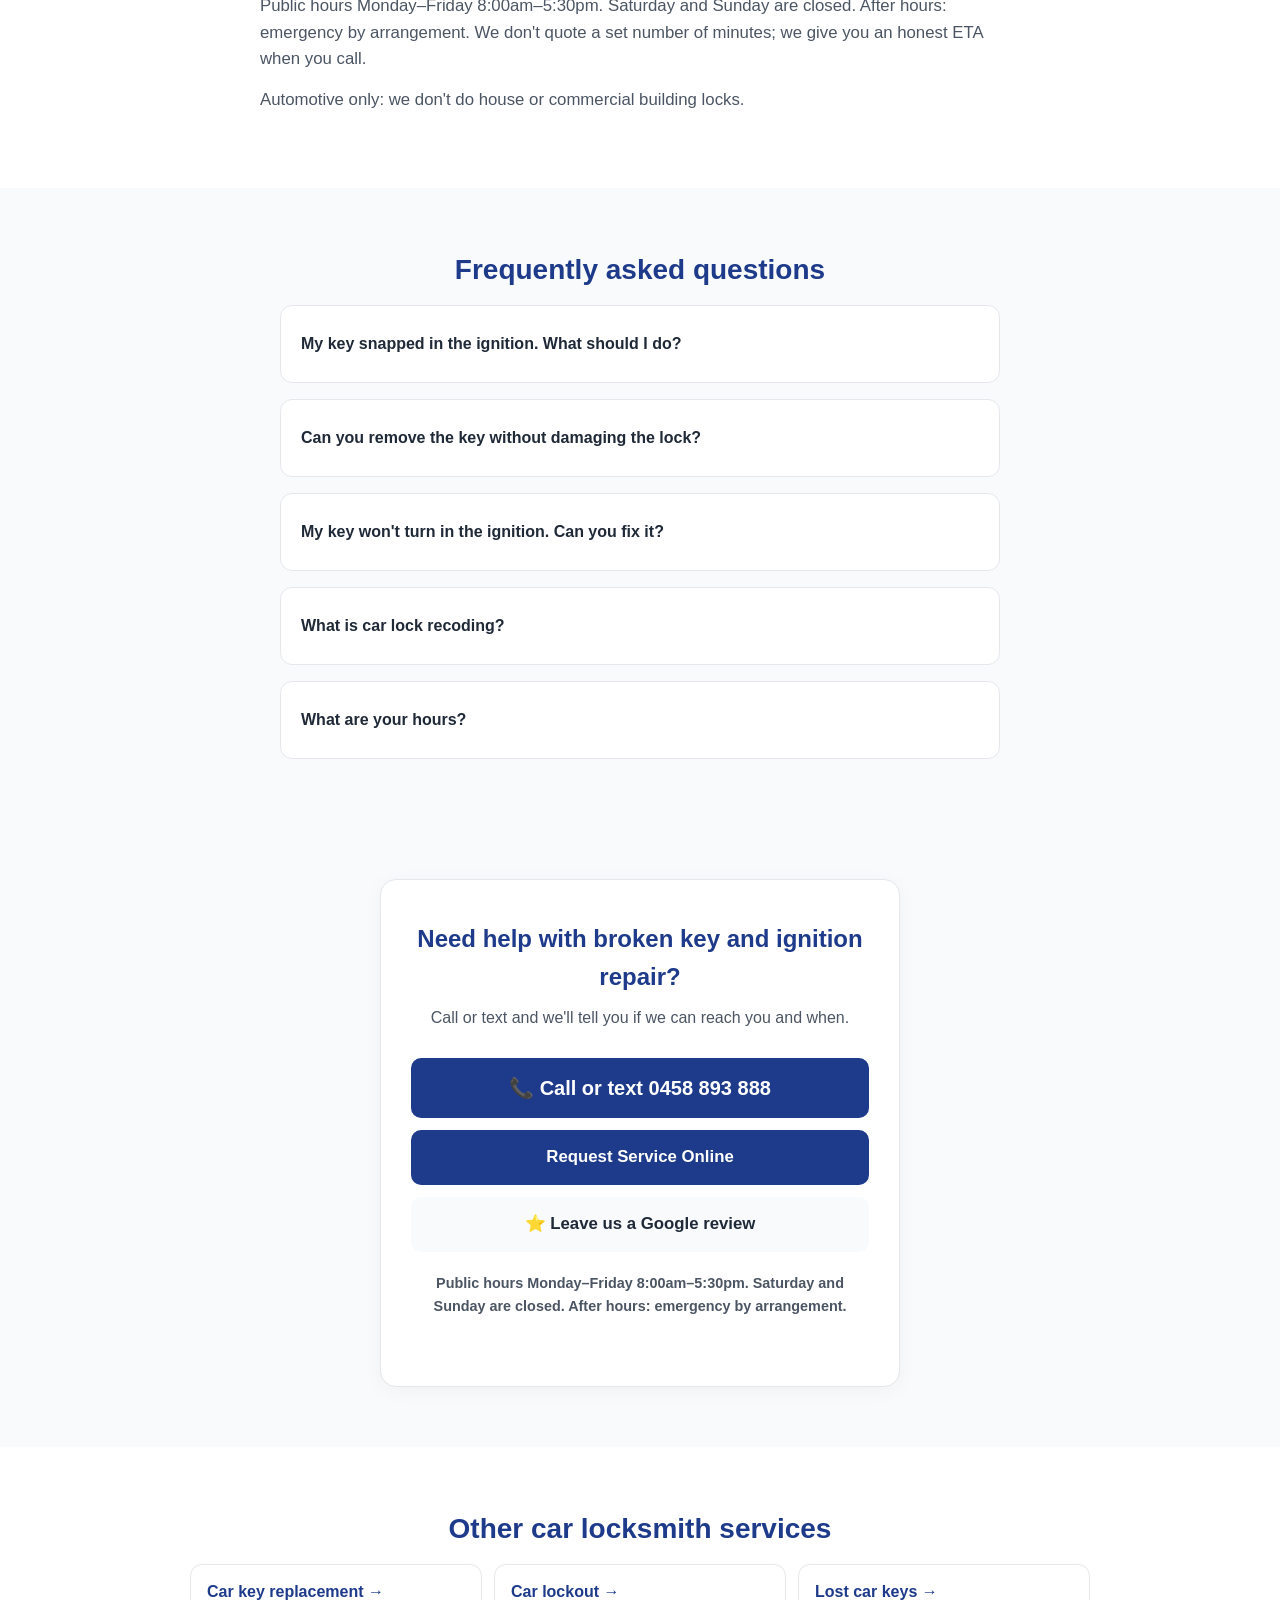
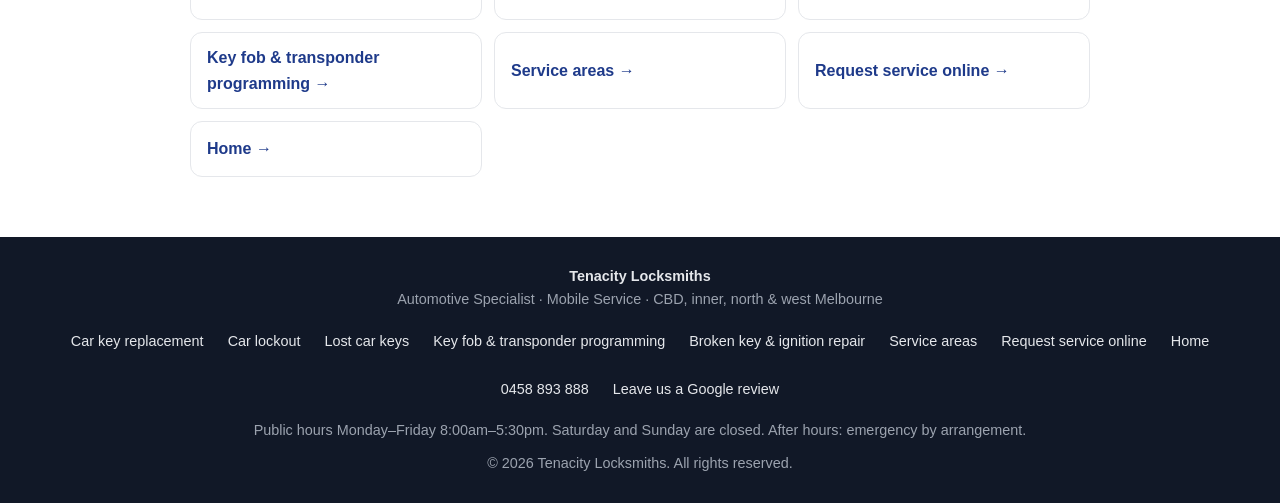
==== commit d03b08a0: "Blue call bar; boot lockout wording" ====
--- a/broken-key-ignition-repair/index.html
+++ b/broken-key-ignition-repair/index.html
@@ -387,12 +387,12 @@
       position: fixed; top: 0; left: 0; right: 0; z-index: 1000;
       display: flex; align-items: center; justify-content: center;
       min-height: 56px; padding: env(safe-area-inset-top) 16px 0;
-      background: #facc15; color: #111827;
+      background: #1e3a8a; color: #ffffff;
       font-size: 1.15rem; font-weight: 800; letter-spacing: 0.2px;
       text-decoration: none; box-shadow: 0 2px 8px rgba(0,0,0,0.25);
     }
-    .call-bar:hover, .call-bar:focus { background: #fde047; }
-    .call-bar:focus-visible { outline: 3px solid #111827; outline-offset: -3px; }
+    .call-bar:hover, .call-bar:focus { background: #1e40af; }
+    .call-bar:focus-visible { outline: 3px solid #ffffff; outline-offset: -3px; }
     header { position: static; }
     .site-nav { display: flex; flex-wrap: wrap; gap: 4px 6px; justify-content: center; }
     .site-nav a {
